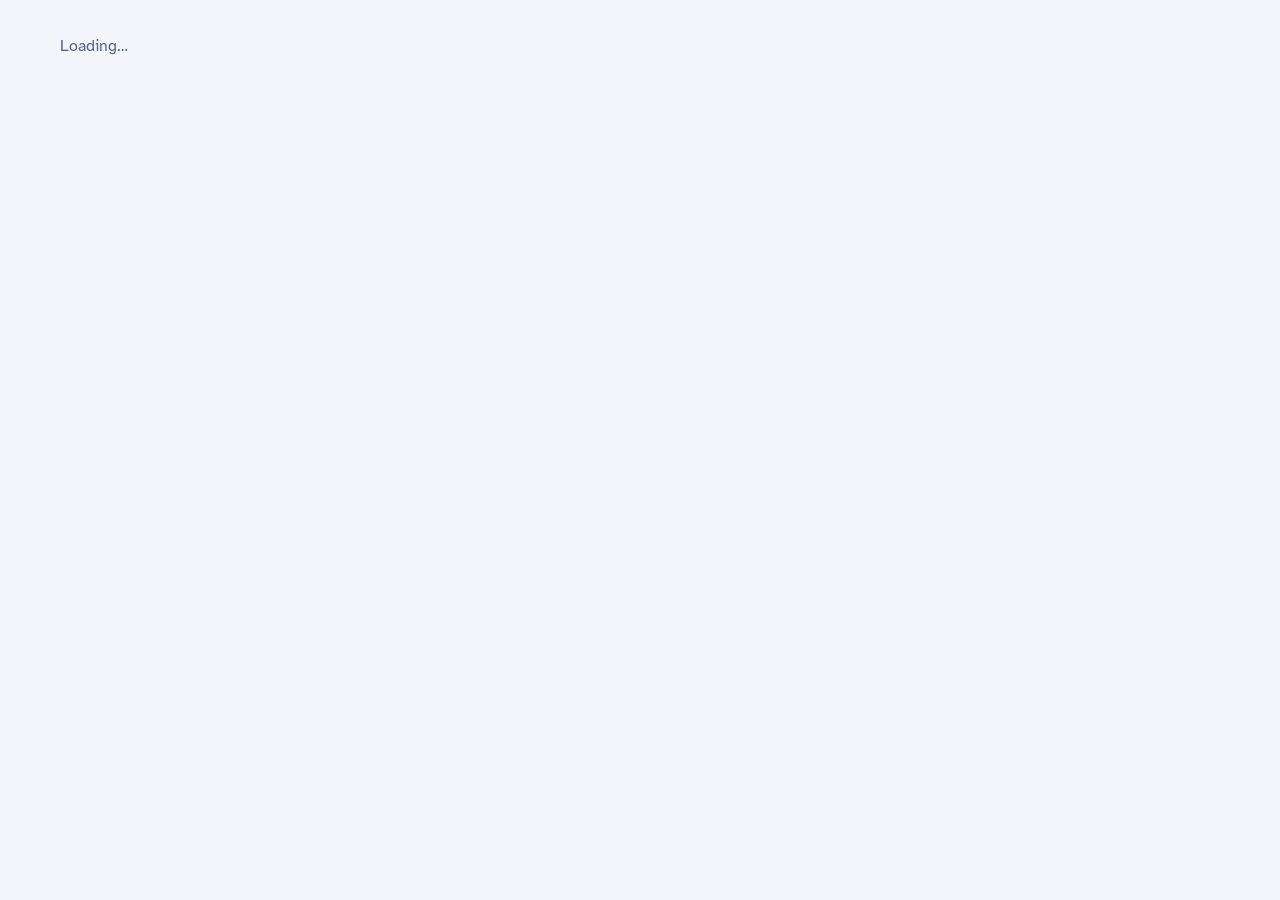
==== teacher/index.html @ 6c2d593b "Add files via upload" ====
<!doctype html>
<html lang="en">
<head>
<meta charset="utf-8">
<meta name="viewport" content="width=device-width, initial-scale=1">
<title>Afterclass · Teacher</title>
<meta name="robots" content="noindex">
<link rel="icon" href="../assets/favicon.svg" type="image/svg+xml">
<link rel="preconnect" href="https://fonts.googleapis.com">
<link rel="stylesheet" href="https://fonts.googleapis.com/css2?family=Atkinson+Hyperlegible:wght@400;700&family=Bricolage+Grotesque:opsz,wght@12..96,500;12..96,700;12..96,800&family=JetBrains+Mono:wght@500;700;800&display=swap">
<link rel="stylesheet" href="../assets/css/app.css">
</head>
<body>
<div class="shell" id="app"><p class="muted">Loading…</p></div>
<script type="module" src="../assets/js/teacher.js"></script>
</body>
</html>
---- assets/css/app.css ----
/* Afterclass — shared styles.
   Answer options use exam OMR bubbles (A B C D) as the recurring motif. */
:root {
  --bg: #F3F5FA; --surface: #FFFFFF; --sunk: #E9EDF6; --ink: #17203B; --muted: #58617F; --line: #D8DEEC;
  --accent: #2B4FD6; --accent-ink: #FFFFFF; --hi: #FFE15A; --hi-ink: #1A1A12;
  --good: #138A59; --good-bg: #DDF3E8; --bad: #C93E36; --bad-bg: #FBE3E1; --warn: #9A6A00; --warn-bg: #FFF3CF;
  --a: #DD4F3A; --b: #2D6BDB; --c: #C98A06; --d: #15917E;
  --stage: #111733; --stage-2: #1B2349; --stage-3: #262F5C; --stage-line: #39427A; --stage-ink: #F1F3FB; --stage-muted: #BAC2E4;
  --f-display: "Bricolage Grotesque", "Segoe UI", system-ui, sans-serif;
  --f-body: "Atkinson Hyperlegible", "Segoe UI", system-ui, sans-serif;
  --f-mono: "JetBrains Mono", ui-monospace, Consolas, monospace;
  --r: 10px;
  color-scheme: light;
}
@media (prefers-color-scheme: dark) {
  :root {
    --bg: #0D1224; --surface: #151C36; --sunk: #10162C; --ink: #E5E9F6; --muted: #98A1C2; --line: #2A3356;
    --accent: #7D97FF; --accent-ink: #0D1224; --hi: #F0CB3E;
    --good: #3DC088; --good-bg: #12372A; --bad: #F2746B; --bad-bg: #3E1C1E; --warn: #F0CB3E; --warn-bg: #3A3113;
    color-scheme: dark;
  }
}
* { box-sizing: border-box; }
html, body { margin: 0; }
body { background: var(--bg); color: var(--ink); font: 16px/1.55 var(--f-body); min-height: 100vh; }
h1, h2, h3 { font-family: var(--f-display); line-height: 1.12; text-wrap: balance; margin: 0; }
button, input, select, textarea { font: inherit; color: inherit; }
a { color: var(--accent); }
img, svg { max-width: 100%; }
[hidden] { display: none !important; }
:focus-visible { outline: 3px solid var(--accent); outline-offset: 2px; }
.label { font: 700 11px/1.2 var(--f-mono); letter-spacing: .09em; text-transform: uppercase; color: var(--muted); }
.muted { color: var(--muted); }
mark { background: linear-gradient(transparent 12%, var(--hi) 12%, var(--hi) 88%, transparent 88%); color: var(--hi-ink); padding: 0 .12em; }
.num { font-variant-numeric: tabular-nums; }

/* ---------- controls ---------- */
.btn { display: inline-flex; align-items: center; justify-content: center; gap: 8px; border: 1px solid var(--line); background: var(--surface); border-radius: 999px; padding: 9px 16px; cursor: pointer; font-weight: 700; font-size: 15px; text-decoration: none; color: var(--ink); transition: transform .08s, background .15s; white-space: nowrap; }
.btn:hover { background: var(--sunk); }
.btn:active { transform: translateY(1px); }
.btn:disabled { opacity: .5; cursor: not-allowed; }
.btn.primary { background: var(--accent); border-color: var(--accent); color: var(--accent-ink); }
.btn.primary:hover { filter: brightness(1.08); }
.btn.danger { color: var(--bad); }
.btn.big { padding: 13px 24px; font-size: 17px; }
.btn.sm { padding: 5px 11px; font-size: 13px; }
.btn.ghost { border-color: transparent; background: transparent; }
input[type=text], input[type=email], input[type=password], input[type=number], input[type=datetime-local], select, textarea {
  border: 1px solid var(--line); border-radius: 8px; padding: 9px 11px; background: var(--surface); width: 100%; min-width: 0;
}
textarea { resize: vertical; line-height: 1.5; }
.field { display: grid; gap: 6px; }
.row { display: flex; gap: 10px; flex-wrap: wrap; align-items: center; }
.spread { display: flex; gap: 10px; flex-wrap: wrap; align-items: center; justify-content: space-between; }
.check { display: inline-flex; align-items: center; gap: 7px; border: 1px solid var(--line); border-radius: 999px; padding: 6px 12px; cursor: pointer; font-size: 14px; user-select: none; }
.check input { accent-color: var(--accent); margin: 0; }
.chip { display: inline-flex; align-items: center; gap: 6px; border-radius: 999px; padding: 2px 10px; font: 700 11px/1.6 var(--f-mono); letter-spacing: .04em; background: var(--sunk); color: var(--muted); border: 1px solid var(--line); white-space: nowrap; }
.chip.mcq { color: var(--b); } .chip.tf { color: var(--d); } .chip.short { color: var(--a); }
.chip.live { color: var(--good); border-color: currentColor; }
.chip.open { color: var(--accent); border-color: currentColor; }
.status { font-size: 14px; color: var(--muted); min-height: 1.5em; }
.status.err { color: var(--bad); }
.notice { border-radius: var(--r); padding: 12px 14px; background: var(--warn-bg); color: var(--ink); border: 1px solid var(--line); font-size: 14px; }
.panel { background: var(--surface); border: 1px solid var(--line); border-radius: 14px; padding: 20px; display: grid; gap: 16px; min-width: 0; align-content: start; }
.empty { border: 2px dashed var(--line); border-radius: 12px; padding: 28px; text-align: center; color: var(--muted); }
.bub { flex: none; width: 22px; height: 22px; border-radius: 50%; border: 1.5px solid currentColor; display: grid; place-items: center; font: 700 10px/1 var(--f-mono); }
.toast { position: fixed; left: 50%; bottom: 24px; transform: translateX(-50%); background: var(--ink); color: var(--bg); padding: 10px 18px; border-radius: 999px; font-weight: 700; font-size: 14px; z-index: 200; opacity: 0; transition: opacity .2s; pointer-events: none; max-width: calc(100% - 32px); text-align: center; }
.toast.show { opacity: 1; }
.toast.err { background: var(--bad); color: #fff; }
dialog { border: 1px solid var(--line); border-radius: 14px; background: var(--surface); color: var(--ink); padding: 22px; width: min(460px, calc(100% - 32px)); }
dialog::backdrop { background: rgba(10, 14, 30, .55); }
dialog .dlg { display: grid; gap: 14px; }
.brand { display: inline-flex; align-items: center; gap: 10px; font: 800 20px/1 var(--f-display); color: var(--ink); text-decoration: none; }
.brand svg { flex: none; }
.progress { height: 6px; border-radius: 99px; background: var(--line); overflow: hidden; }
.progress i { display: block; height: 100%; background: var(--accent); transition: width .3s; }

/* ---------- teacher dashboard ---------- */
.shell { max-width: 1200px; margin: 0 auto; padding: 18px 20px 60px; display: grid; gap: 22px; }
.topbar { display: flex; align-items: center; justify-content: space-between; gap: 12px; flex-wrap: wrap; }
.tabs { display: flex; gap: 4px; background: var(--sunk); padding: 4px; border-radius: 999px; flex-wrap: wrap; }
.tabs a { padding: 7px 14px; border-radius: 999px; text-decoration: none; color: var(--muted); font-weight: 700; font-size: 14px; }
.tabs a.on { background: var(--surface); color: var(--ink); box-shadow: 0 1px 2px rgba(0,0,0,.08); }
.page-h { display: flex; align-items: flex-end; justify-content: space-between; gap: 12px; flex-wrap: wrap; }
.page-h h1 { font-size: clamp(26px, 4vw, 36px); font-weight: 800; }
.grid-cards { display: grid; grid-template-columns: repeat(auto-fill, minmax(280px, 1fr)); gap: 14px; }
.qcard { background: var(--surface); border: 1px solid var(--line); border-radius: 14px; padding: 18px; display: grid; gap: 10px; align-content: start; }
.qcard h3 { font-size: 20px; overflow-wrap: anywhere; }
.qcard .meta { display: flex; gap: 10px; flex-wrap: wrap; font-size: 13px; color: var(--muted); }
.qcard .actions { display: flex; gap: 6px; flex-wrap: wrap; margin-top: 4px; }
.auth { max-width: 420px; margin: 8vh auto 0; }
.bench { display: grid; grid-template-columns: minmax(0, 5fr) minmax(0, 7fr); gap: 20px; align-items: start; }
@media (max-width: 920px) { .bench { grid-template-columns: minmax(0, 1fr); } }
.drop { border: 2px dashed var(--line); border-radius: 12px; padding: 22px 16px; text-align: center; display: grid; gap: 8px; justify-items: center; cursor: pointer; background: var(--sunk); transition: border-color .15s; }
.drop:hover, .drop.over { border-color: var(--accent); }
.drop strong { font-family: var(--f-display); font-size: 18px; }
.drop small { color: var(--muted); }
.opts { display: grid; grid-template-columns: repeat(auto-fit, minmax(140px, 1fr)); gap: 12px; }
.checks { display: flex; gap: 6px; flex-wrap: wrap; }
.qtitle { font: 800 26px/1.15 var(--f-display); border: 0; background: transparent; padding: 0 0 2px; width: 100%; border-bottom: 2px solid var(--line); border-radius: 0; }
.qtitle:focus { outline: none; border-bottom-color: var(--accent); }
table.data { width: 100%; border-collapse: collapse; font-size: 14px; }
table.data th { text-align: left; font: 700 11px/1.2 var(--f-mono); letter-spacing: .08em; text-transform: uppercase; color: var(--muted); padding: 8px 10px; border-bottom: 1px solid var(--line); white-space: nowrap; }
table.data td { padding: 10px; border-bottom: 1px solid var(--line); vertical-align: top; }
table.data tr.click { cursor: pointer; }
table.data tr.click:hover td { background: var(--sunk); }
.scroll-x { overflow-x: auto; }
.stat-row { display: grid; grid-template-columns: repeat(auto-fit, minmax(150px, 1fr)); gap: 12px; }
.stat { background: var(--surface); border: 1px solid var(--line); border-radius: 12px; padding: 14px 16px; display: grid; gap: 4px; }
.stat b { font: 800 28px/1.1 var(--f-display); font-variant-numeric: tabular-nums; }
.bar { height: 8px; border-radius: 99px; background: var(--sunk); overflow: hidden; min-width: 60px; }
.bar i { display: block; height: 100%; border-radius: 99px; }
.pinbox { font: 800 44px/1 var(--f-mono); letter-spacing: .12em; color: var(--ink); }

/* question list (editor) */
.qlist { display: grid; gap: 10px; counter-reset: q; list-style: none; margin: 0; padding: 0; }
.q { border: 1px solid var(--line); border-radius: 12px; padding: 14px 14px 14px 52px; position: relative; display: grid; gap: 8px; min-width: 0; background: var(--surface); }
.q::before { counter-increment: q; content: counter(q); position: absolute; left: 14px; top: 13px; width: 26px; height: 26px; border-radius: 50%; display: grid; place-items: center; font: 700 12px/1 var(--f-mono); background: var(--sunk); color: var(--muted); }
.q-top { display: flex; gap: 8px; align-items: flex-start; justify-content: space-between; }
.q-text { font-weight: 700; overflow-wrap: anywhere; }
.q-actions { display: flex; gap: 2px; flex: none; }
.icon-btn { border: 0; background: transparent; border-radius: 8px; padding: 5px 7px; cursor: pointer; color: var(--muted); font-size: 13px; font-weight: 700; }
.icon-btn:hover { background: var(--sunk); color: var(--ink); }
.q-opts { display: grid; gap: 4px; margin: 0; padding: 0; list-style: none; font-size: 14px; }
.q-opts li { display: flex; gap: 8px; align-items: center; color: var(--muted); min-width: 0; overflow-wrap: anywhere; }
.q-opts li.ok { color: var(--good); font-weight: 700; }
.q-opts li.ok .bub { background: var(--good); border-color: var(--good); color: var(--surface); }
.q-exp { font-size: 13px; color: var(--muted); border-left: 2px solid var(--line); padding-left: 10px; overflow-wrap: anywhere; }
.editor { display: grid; gap: 8px; background: var(--sunk); border-radius: var(--r); padding: 12px; }
.editor .opt-row { display: flex; gap: 8px; align-items: center; }
.editor .opt-row input[type=radio] { accent-color: var(--good); flex: none; }

/* ---------- game stage (host screen + student phone) ---------- */
body.stage { background: radial-gradient(1200px 600px at 50% -10%, var(--stage-2), var(--stage)) fixed; color: var(--stage-ink); color-scheme: dark; }
body.stage .label { color: var(--stage-muted); }
body.stage .btn { border-color: var(--stage-line); color: var(--stage-ink); background: transparent; }
body.stage .btn:hover { background: var(--stage-3); }
body.stage .btn.primary { background: var(--stage-ink); color: var(--stage); border-color: var(--stage-ink); }
body.stage .muted { color: var(--stage-muted); }
body.stage input[type=text] { background: #fff; color: #111; border: 0; }
body.stage .toast { background: var(--stage-ink); color: var(--stage); }
.stage-bar { display: flex; align-items: center; justify-content: space-between; gap: 12px; padding: 14px 20px; flex-wrap: wrap; }
.hud { display: flex; gap: 20px; align-items: center; flex-wrap: wrap; }
.hud > div { display: grid; gap: 3px; }
.hud .v { font: 800 22px/1 var(--f-display); font-variant-numeric: tabular-nums; }
.gwrap { max-width: 1120px; margin: 0 auto; padding: 6px 20px 40px; display: grid; gap: 22px; }
.timer { height: 8px; border-radius: 99px; background: #2A3366; overflow: hidden; }
.timer i { display: block; height: 100%; background: var(--hi); width: 100%; transform-origin: left; }
.gq { font: 800 clamp(24px, 4vw, 46px)/1.15 var(--f-display); text-align: center; text-wrap: balance; overflow-wrap: anywhere; }
.center { display: grid; justify-items: center; text-align: center; gap: 14px; }
.tiles { display: grid; grid-template-columns: repeat(2, minmax(0, 1fr)); gap: 14px; }
@media (max-width: 620px) { .tiles { grid-template-columns: minmax(0, 1fr); } }
.tile { border: 0; border-radius: 14px; padding: 20px; min-height: 92px; display: flex; align-items: center; gap: 16px; text-align: left; color: #fff; font: 700 clamp(17px, 2.2vw, 24px)/1.25 var(--f-body); box-shadow: 0 5px 0 rgba(0,0,0,.28); transition: transform .1s, opacity .25s, filter .25s; min-width: 0; position: relative; }
button.tile { cursor: pointer; }
button.tile:hover:not(:disabled) { transform: translateY(-3px); }
button.tile:active:not(:disabled) { transform: translateY(2px); box-shadow: 0 2px 0 rgba(0,0,0,.28); }
.tile .t { overflow-wrap: anywhere; min-width: 0; flex: 1; }
.tile .bl { flex: none; width: 44px; height: 44px; border-radius: 50%; border: 3px solid rgba(255,255,255,.85); display: grid; place-items: center; font: 800 18px/1 var(--f-mono); }
.tile .cnt { font: 800 22px/1 var(--f-mono); flex: none; }
.tile.o0 { background: var(--a); } .tile.o1 { background: var(--b); } .tile.o2 { background: var(--c); } .tile.o3 { background: var(--d); } .tile.o4 { background: #7A4FD0; } .tile.o5 { background: #B0417A; }
.tile.dim { opacity: .28; filter: saturate(.4); }
.tile.right { outline: 4px solid #fff; outline-offset: 3px; }
.tile.right .bl { background: #fff; color: #111; }
.tile.picked { outline: 4px dashed #fff; outline-offset: 3px; }
.big-pin { font: 800 clamp(56px, 11vw, 120px)/1 var(--f-mono); letter-spacing: .08em; color: var(--hi); }
.join-card { background: var(--stage-2); border: 1px solid var(--stage-line); border-radius: 18px; padding: 22px 26px; display: flex; gap: 28px; align-items: center; justify-content: center; flex-wrap: wrap; }
.join-card .qr { background: #fff; border-radius: 12px; padding: 8px; width: 170px; height: 170px; display: grid; place-items: center; }
.join-card .qr svg, .join-card .qr img { width: 100%; height: 100%; }
.players { display: flex; flex-wrap: wrap; gap: 10px; justify-content: center; }
.pl { background: var(--stage-3); border-radius: 999px; padding: 8px 16px; font-weight: 700; font-size: 18px; border: 0; color: var(--stage-ink); cursor: pointer; animation: pop .25s ease-out; }
.pl:hover { text-decoration: line-through; background: #5a2530; }
@keyframes pop { from { transform: scale(.6); opacity: 0; } to { transform: scale(1); opacity: 1; } }
.dist { display: grid; grid-template-columns: repeat(var(--n, 4), minmax(0, 1fr)); gap: 16px; align-items: end; height: 180px; max-width: 700px; width: 100%; margin: 0 auto; }
.dist > div { display: grid; gap: 6px; align-content: end; height: 100%; text-align: center; }
.dist .col { border-radius: 8px 8px 0 0; min-height: 6px; transition: height .5s; }
.dist .n { font: 800 22px/1 var(--f-mono); }
.board { display: grid; gap: 10px; max-width: 760px; width: 100%; margin: 0 auto; }
.board .ln { display: flex; align-items: center; gap: 14px; background: var(--stage-2); border: 1px solid var(--stage-line); border-radius: 12px; padding: 12px 18px; font-size: 20px; font-weight: 700; }
.board .ln .rk { font: 800 18px/1 var(--f-mono); color: var(--stage-muted); width: 2.2ch; }
.board .ln .nm { flex: 1; overflow-wrap: anywhere; min-width: 0; }
.board .ln .sc { font: 800 20px/1 var(--f-mono); font-variant-numeric: tabular-nums; }
.podium { display: flex; gap: 14px; align-items: flex-end; justify-content: center; flex-wrap: wrap; }
.podium > div { width: 180px; max-width: 30vw; display: grid; gap: 8px; text-align: center; }
.podium .blk { border-radius: 12px 12px 0 0; display: grid; place-items: center; font: 800 42px/1 var(--f-display); color: var(--stage); }
.podium .p1 .blk { height: 190px; background: var(--hi); } .podium .p2 .blk { height: 140px; background: #C9D1EE; } .podium .p3 .blk { height: 105px; background: #E0A370; }
.podium .who { font-weight: 800; font-size: 20px; overflow-wrap: anywhere; }
.verdict { font: 800 34px/1 var(--f-display); }
.verdict.good { color: #6BE3A8; } .verdict.bad { color: #FF8E86; }
.pts { font: 700 15px/1 var(--f-mono); color: var(--hi); }
.panel-dark { background: var(--stage-2); border: 1px solid var(--stage-line); border-radius: 14px; padding: 18px 20px; display: grid; gap: 10px; max-width: 820px; width: 100%; margin: 0 auto; }
.answers-list { display: grid; gap: 6px; max-height: 260px; overflow: auto; }
.answers-list div { display: flex; gap: 10px; justify-content: space-between; background: var(--stage-3); border-radius: 8px; padding: 8px 12px; }
.big-score { font: 800 clamp(56px, 12vw, 110px)/1 var(--f-display); color: var(--hi); font-variant-numeric: tabular-nums; }
#confetti { position: fixed; inset: 0; pointer-events: none; z-index: 300; }

/* ---------- student phone ---------- */
.phone { max-width: 560px; margin: 0 auto; padding: 18px 16px 40px; min-height: 100vh; display: grid; align-content: start; gap: 18px; }
.phone .top { display: flex; justify-content: space-between; align-items: center; gap: 10px; }
.phone .who { font-weight: 800; background: var(--stage-3); border-radius: 999px; padding: 5px 12px; font-size: 14px; max-width: 60%; overflow: hidden; text-overflow: ellipsis; white-space: nowrap; }
.join { display: grid; gap: 14px; padding-top: 8vh; }
.join h1 { font-size: clamp(34px, 9vw, 52px); font-weight: 800; text-align: center; }
.join input[type=text] { font: 800 26px/1 var(--f-mono); text-align: center; padding: 16px; border-radius: 12px; letter-spacing: .08em; }
.join input#nick { font-family: var(--f-body); letter-spacing: 0; }
.join .btn { padding: 16px; font-size: 19px; }
.phone .gq { font-size: clamp(22px, 6vw, 30px); }
.phone .tile { min-height: 72px; padding: 16px; font-size: 18px; }
.phone .tiles { grid-template-columns: minmax(0, 1fr); gap: 12px; }
.wait { display: grid; justify-items: center; gap: 14px; text-align: center; padding-top: 10vh; }
.spinner { width: 46px; height: 46px; border-radius: 50%; border: 5px solid var(--stage-3); border-top-color: var(--hi); animation: spin 1s linear infinite; }
@keyframes spin { to { transform: rotate(360deg); } }
.result { border-radius: 18px; padding: 26px 20px; display: grid; gap: 10px; justify-items: center; text-align: center; }
.result.good { background: #13603F; } .result.bad { background: #7A2723; } .result.none { background: var(--stage-3); }
.rank { font: 800 18px/1.2 var(--f-body); background: var(--stage-3); border-radius: 12px; padding: 12px 16px; text-align: center; }

/* ---------- assignment answer sheet (student) ---------- */
body.sheetbg { background: var(--bg); color: var(--ink); }
.sheet { max-width: 820px; margin: 0 auto; padding: 18px 16px 120px; display: grid; gap: 14px; }
.sheet-head { display: grid; gap: 8px; border-bottom: 2px solid var(--ink); padding-bottom: 14px; }
.sheet-head h1 { font-size: clamp(26px, 5vw, 36px); }
.sq { background: var(--surface); border: 1px solid var(--line); border-radius: 12px; padding: 16px 18px; display: grid; gap: 12px; margin: 0; min-width: 0; }
.sq-q { display: flex; gap: 12px; font-weight: 700; font-size: 17px; }
.sq-q .n { font: 700 14px/1.6 var(--f-mono); color: var(--muted); flex: none; min-width: 2ch; }
.sq-q .t { overflow-wrap: anywhere; min-width: 0; }
.sq-opts { display: grid; gap: 6px; padding-left: 28px; }
@media (max-width: 520px) { .sq-opts { padding-left: 0; } }
.sq-opt { display: flex; align-items: center; gap: 12px; padding: 8px 10px; border-radius: 8px; cursor: pointer; border: 1px solid transparent; position: relative; }
.sq-opt:hover { background: var(--sunk); }
.sq-opt input { position: absolute; opacity: 0; pointer-events: none; }
.sq-opt .omr { flex: none; width: 26px; height: 26px; border-radius: 50%; border: 2px solid var(--muted); display: grid; place-items: center; font: 700 11px/1 var(--f-mono); color: var(--muted); }
.sq-opt input:checked + .omr { background: var(--ink); border-color: var(--ink); color: var(--surface); }
.sq-opt input:focus-visible + .omr { outline: 3px solid var(--accent); outline-offset: 2px; }
.sq-opt .ot { overflow-wrap: anywhere; min-width: 0; }
.sq.marked .sq-opt { cursor: default; }
.sq-opt.is-right { background: var(--good-bg); border-color: var(--good); }
.sq-opt.is-wrong { background: var(--bad-bg); border-color: var(--bad); }
.sq-res { font-size: 14px; color: var(--muted); padding-left: 28px; overflow-wrap: anywhere; }
.sq-res b.g { color: var(--good); } .sq-res b.b { color: var(--bad); }
.sheet-foot { position: fixed; left: 0; right: 0; bottom: 0; background: var(--surface); border-top: 1px solid var(--line); padding: 12px 16px; display: flex; justify-content: center; z-index: 50; }
.sheet-foot > div { max-width: 820px; width: 100%; display: flex; align-items: center; justify-content: space-between; gap: 12px; flex-wrap: wrap; }
.score-card { background: var(--surface); border: 2px solid var(--ink); border-radius: 14px; padding: 18px 20px; display: flex; gap: 20px; align-items: center; flex-wrap: wrap; }
.score-card .big { font: 800 52px/1 var(--f-display); font-variant-numeric: tabular-nums; }
.lined { min-height: 130px; background-image: repeating-linear-gradient(transparent 0 calc(1.5em - 1px), var(--line) calc(1.5em - 1px) 1.5em); background-attachment: local; background-position: 0 9px; }

@media (prefers-reduced-motion: reduce) { *, *::before, *::after { transition: none !important; animation: none !important; } }

/* ---------- printable exam papers ---------- */
.exam-layout { display: grid; grid-template-columns: minmax(0, 360px) minmax(0, 1fr); gap: 20px; align-items: start; }
@media (max-width: 1000px) { .exam-layout { grid-template-columns: minmax(0, 1fr); } }
@media (min-width: 1001px) { .exam-layout > form { position: sticky; top: 12px; max-height: calc(100vh - 24px); overflow: auto; } }
.paper-wrap { background: #D9DDE7; border-radius: 12px; padding: 20px; overflow-x: auto; min-width: 0; }
.paper {
  width: 210mm; min-height: 297mm; margin: 0 auto; padding: 14mm 15mm; background: #fff; color: #000;
  box-shadow: 0 2px 10px rgba(0,0,0,.15); font-family: "Times New Roman", Tinos, "Liberation Serif", Georgia, serif; line-height: 1.38;
  color-scheme: light;
}
.paper + .paper { margin-top: 22px; }
.paper .ph { border-bottom: 2.5px double #000; padding-bottom: 6px; margin-bottom: 10px; }
.paper .ph-top { display: flex; align-items: center; gap: 12px; }
.paper .ph-logo { width: 22mm; height: 22mm; object-fit: contain; flex: none; }
.paper .ph-logo-pad { width: 22mm; flex: none; }
.paper .ph-text { flex: 1; text-align: center; min-width: 0; }
.paper .ph-name { font-size: 1.55em; font-weight: 700; text-transform: uppercase; letter-spacing: .02em; line-height: 1.15; }
.paper .ph-addr { font-size: .9em; }
.paper .ph-motto { font-size: .9em; font-style: italic; }
.paper .ph-exam { text-align: center; font-weight: 700; text-transform: uppercase; margin-top: 6px; font-size: 1.05em; }
.paper .ph-exam span { font-weight: 400; }
.paper .ph-meta { display: flex; flex-wrap: wrap; justify-content: center; gap: 4px 22px; margin-top: 4px; font-size: .95em; }
.paper .ph-type { border: 1.5px solid #000; padding: 0 8px; font-weight: 700; }
.paper .cand { display: flex; gap: 18px; margin: 8px 0; }
.paper .cand span { display: flex; flex: 2; align-items: flex-end; gap: 6px; white-space: nowrap; font-weight: 700; }
.paper .cand span.sm { flex: 1; }
.paper .cand i { flex: 1; border-bottom: 1px dotted #000; height: 1.1em; }
.paper .instr { margin: 4px 0 8px; font-style: italic; }
.paper .sec { font-family: inherit; font-size: 1.05em; text-transform: uppercase; margin: 12px 0 4px; border-bottom: 1px solid #000; padding-bottom: 2px; }
.paper .sec span { font-weight: 400; text-transform: none; font-size: .9em; }
.paper ol.obj, .paper ol.theory { margin: 0; padding-left: 2em; }
.paper ol.obj > li { margin-bottom: 7px; break-inside: avoid; }
.paper ol.theory > li { margin-bottom: 12px; break-inside: avoid; }
.paper .qt { overflow-wrap: anywhere; }
.paper .mk { white-space: nowrap; font-style: italic; }
.paper .op { display: grid; grid-template-columns: repeat(2, minmax(0, 1fr)); gap: 0 14px; margin-top: 1px; }
.paper .op.four { grid-template-columns: repeat(4, minmax(0, 1fr)); }
.paper .op.two { grid-template-columns: repeat(4, minmax(0, 1fr)); }
.paper .op span { overflow-wrap: anywhere; }
.paper .lines { margin-top: 4px; background-image: repeating-linear-gradient(transparent 0 calc(2.1em - 1px), #888 calc(2.1em - 1px) 2.1em); }
.paper .closing { text-align: center; font-weight: 700; margin-top: 16px; letter-spacing: .05em; }
.paper .omr { display: grid; grid-template-columns: repeat(3, 1fr); gap: 0 18px; margin-top: 8px; }
.paper .omr-row { display: flex; align-items: center; gap: 6px; padding: 3px 0; border-bottom: 1px solid #e6e6e6; break-inside: avoid; }
.paper .omr-row b { width: 2.2em; text-align: right; margin-right: 4px; font-variant-numeric: tabular-nums; }
.paper .omr-row span { width: 1.45em; height: 1.45em; border: 1.3px solid #000; border-radius: 50%; display: grid; place-items: center; font-size: .72em; }
.paper .keygrid { display: grid; grid-template-columns: repeat(auto-fill, minmax(18mm, 1fr)); gap: 2px 10px; margin: 6px 0 10px; font-variant-numeric: tabular-nums; }
.paper .kp { margin: 2px 0 0; padding-left: 1.4em; list-style: none; }

@page { size: A4; margin: 12mm 13mm 15mm; @bottom-center { content: "Page " counter(page) " of " counter(pages); font: 9pt "Times New Roman", serif; } }
@media print {
  html, body { background: #fff !important; }
  .topbar, .no-print, .toast { display: none !important; }
  .shell { padding: 0; max-width: none; display: block; }
  #view { display: block !important; }
  .exam-layout { display: block; }
  .paper-wrap { background: none; padding: 0; overflow: visible; border-radius: 0; }
  .paper { width: auto; min-height: 0; padding: 0; margin: 0; box-shadow: none; }
  .paper + .paper { margin-top: 0; break-before: page; }
}

/* =====================================================================
   Additions: accessibility, editor, menus, host tools, Q&A, timed tests,
   certificates, cover pages
   ===================================================================== */
.sr-only { position: absolute; width: 1px; height: 1px; padding: 0; margin: -1px; overflow: hidden; clip: rect(0 0 0 0); white-space: nowrap; border: 0; }
.chip.warn { color: var(--warn); border-color: currentColor; background: var(--warn-bg); }
.warn-text { color: var(--warn); }
.q.needs { border-color: var(--warn); box-shadow: inset 4px 0 0 var(--warn); }
.filechips { display: flex; flex-wrap: wrap; gap: 6px; align-items: center; }
.chip-x { border: 0; background: none; color: inherit; cursor: pointer; font: inherit; padding: 0 0 0 4px; }
.symbar { display: flex; flex-wrap: wrap; gap: 3px; }
.sym { border: 1px solid var(--line); background: var(--surface); border-radius: 6px; min-width: 30px; height: 30px; cursor: pointer; font-size: 15px; padding: 0 6px; }
.sym:hover { background: var(--sunk); }
.sym.wide { font-size: 13px; }
.qimg { display: block; max-width: 100%; max-height: 260px; border-radius: 10px; object-fit: contain; background: #fff; }
.qimg.sm { max-height: 140px; }
.qimg.host { max-height: 34vh; margin: 0 auto; }
.qimg.host.small { max-height: 22vh; }
.logo-box { width: 84px; height: 84px; border: 1px dashed var(--line); border-radius: 10px; display: grid; place-items: center; background: #fff; overflow: hidden; }
.logo-box img { max-width: 100%; max-height: 100%; }
.acct { font-size: 13px; }
@media (max-width: 700px) { .acct { display: none; } }
.stat.warnstat { border-color: var(--warn); background: var(--warn-bg); }
.answer-row { border: 1px solid var(--line); border-radius: 10px; padding: 10px 12px; align-items: flex-start; }
.answer-row.pending { border-color: var(--warn); }
details > summary { list-style: none; }
details > summary::-webkit-details-marker { display: none; }
.menu { position: relative; }
.menu-list { position: absolute; z-index: 30; top: calc(100% + 6px); left: 0; min-width: 260px; background: var(--surface); border: 1px solid var(--line); border-radius: 12px; box-shadow: 0 10px 30px rgba(0,0,0,.18); padding: 6px; display: grid; }
.menu-list > a, .menu-list > button { display: grid; gap: 2px; text-align: left; padding: 9px 10px; border-radius: 8px; border: 0; background: none; cursor: pointer; color: var(--ink); text-decoration: none; font: inherit; }
.menu-list > a:hover, .menu-list > button:hover, .menu-list > a:focus-visible, .menu-list > button:focus-visible { background: var(--sunk); }
.menu-list span { font-size: 12px; color: var(--muted); }
.menu-list .danger b { color: var(--bad); }
.qcard .actions { align-items: center; }

/* host screen */
body.host .gq { font-size: calc(clamp(24px, 4vw, 46px) * var(--scale, 1)); }
body.host .tile { font-size: calc(clamp(17px, 2.2vw, 24px) * var(--scale, 1)); }
body.host .panel-dark, body.host .board .ln { font-size: calc(18px * var(--scale, 1)); }
.host-body { display: flex; align-items: flex-start; }
.host-body > .gwrap { flex: 1; min-width: 0; }
.qa-panel { width: min(380px, 40vw); max-height: calc(100vh - 80px); overflow: auto; position: sticky; top: 10px; margin: 6px 16px 16px 0; background: var(--stage-2); border: 1px solid var(--stage-line); border-radius: 14px; padding: 14px; display: grid; gap: 10px; align-content: start; }
@media (max-width: 800px) { .host-body { flex-direction: column; } .qa-panel { width: auto; margin: 0 16px 16px; position: static; } }
.badge { display: inline-block; min-width: 1.4em; padding: 0 5px; border-radius: 99px; background: var(--hi); color: var(--stage); font: 800 12px/1.5 var(--f-mono); }
.badge:empty { display: none; }
.join-url { font: 800 calc(clamp(20px, 3vw, 30px) * var(--scale, 1))/1.2 var(--f-display); overflow-wrap: anywhere; }
.clock { font: 800 40px/1 var(--f-mono); }
.countdown { padding-top: 6vh; }
.cd-num { font: 800 clamp(90px, 18vw, 180px)/1 var(--f-display); color: var(--hi); animation: pop .5s ease-out; }
.pl.more { background: transparent; border: 1px dashed var(--stage-line); cursor: default; text-decoration: none; }
.wordcloud { display: flex; flex-wrap: wrap; gap: 6px 18px; justify-content: center; align-items: center; padding: 20px; background: var(--stage-2); border-radius: 16px; min-height: 30vh; font-family: var(--f-display); font-weight: 800; line-height: 1.1; }
.wordcloud span { overflow-wrap: anywhere; }
.team-row { display: flex; flex-wrap: wrap; gap: 12px; justify-content: center; }
.team-card { border: 3px solid transparent; border-radius: 14px; padding: 16px 22px; font: 800 calc(22px * var(--scale, 1))/1.1 var(--f-display); color: #fff; min-width: 150px; text-align: center; }
button.team-card { cursor: pointer; opacity: .55; }
button.team-card[aria-pressed="true"] { opacity: 1; border-color: #fff; box-shadow: 0 0 0 4px rgba(255,255,255,.25); }
button.team-card[aria-pressed="true"]::after { content: " \2713"; }
.team-card.t0 { background: var(--a); } .team-card.t1 { background: var(--b); } .team-card.t2 { background: var(--c); } .team-card.t3 { background: var(--d); } .team-card.t4 { background: #7A4FD0; } .team-card.t5 { background: #B0417A; }
.tbar { flex: 2; height: 14px; border-radius: 99px; background: var(--stage-3); overflow: hidden; }
.tbar i { display: block; height: 100%; background: var(--hi); border-radius: 99px; transition: width .6s; }

/* Q&A (phone + host) */
.qa-fab { justify-self: center; }
.qa-item { display: flex; gap: 10px; align-items: flex-start; border: 1px solid var(--line); border-radius: 10px; padding: 10px; }
body.stage .qa-item { border-color: var(--stage-line); background: var(--stage-3); }
.qa-item.done { opacity: .6; }
.qa-votes { flex: none; border: 1px solid var(--line); border-radius: 8px; padding: 4px 8px; font: 700 13px/1.2 var(--f-mono); background: var(--surface); color: var(--ink); cursor: pointer; }
.qa-votes:disabled { cursor: default; opacity: .7; }
.qa-body { flex: 1; min-width: 0; overflow-wrap: anywhere; }
.answer-box { background: #fff; color: #111; border: 0; border-radius: 12px; padding: 12px; font-size: 17px; }

/* timed tests + results */
.sheet-timer { position: sticky; top: 0; z-index: 40; background: var(--ink); color: var(--bg); font: 800 18px/1 var(--f-mono); padding: 10px 14px; border-radius: 0 0 10px 10px; text-align: center; }
.sheet-timer.low { background: var(--bad); color: #fff; }
.answer-given { white-space: pre-line; overflow-wrap: anywhere; background: var(--sunk); border-radius: 8px; padding: 10px; }
.sq-opt .omr.filled { background: var(--ink); color: var(--surface); border-color: var(--ink); }

/* exam paper extras */
.paper .pimg { display: block; max-width: 85%; max-height: 70mm; margin: 4px 0 6px; object-fit: contain; }
.paper .ph-mini { font-size: .85em; text-align: right; border-bottom: 1px solid #000; padding-bottom: 3px; margin-bottom: 8px; }
.paper.cover { display: flex; flex-direction: column; }
.paper .cover-box { border: 1.5px solid #000; padding: 10px 14px; margin-top: 14px; }
.paper .cover-box h2 { font-family: inherit; font-size: 1.05em; text-transform: uppercase; margin: 0 0 6px; }
.paper .cover-box p { margin: 0 0 6px; }
.paper .cover-warn { text-align: center; font-weight: 700; margin-top: auto; padding-top: 30mm; letter-spacing: .03em; }
.paper.draft { position: relative; }
.paper.draft::before { content: "DRAFT \00B7  NOT APPROVED"; position: absolute; inset: 0; display: grid; place-items: center; font: 800 64px/1 "Times New Roman", serif; color: rgba(200, 0, 0, .12); transform: rotate(-30deg); pointer-events: none; }
[data-style][hidden] { display: none !important; }

/* certificates (printed from the report page) */
#certPages { display: none; }
.cert { width: 277mm; height: 190mm; box-sizing: border-box; padding: 16mm; border: 6px double #17203B; text-align: center; display: grid; align-content: center; gap: 6mm; font-family: "Times New Roman", Georgia, serif; color: #000; break-after: page; page: certs; }
.cert-logo { width: 26mm; height: 26mm; object-fit: contain; margin: 0 auto; }
.cert-org { font-size: 18pt; font-weight: 700; text-transform: uppercase; }
.cert-title { font-size: 34pt; font-weight: 700; letter-spacing: .02em; }
.cert-small { font-size: 13pt; font-style: italic; }
.cert-name { font-size: 30pt; font-weight: 700; border-bottom: 1px solid #000; padding: 0 10mm 2mm; justify-self: center; }
.cert-event { font-size: 18pt; font-weight: 700; }
.cert-sign { display: flex; justify-content: space-around; margin-top: 12mm; font-size: 11pt; }
.cert-sign span { border-top: 1px solid #000; padding-top: 2mm; width: 60mm; }
@page certs { size: A4 landscape; margin: 10mm; }
@media print {
  body.print-certs > *:not(#certPages) { display: none !important; }
  body.print-certs #certPages { display: block; }
  body.print-certs { background: #fff !important; }
}

/* low-data mode: system fonts */
html.lite body { font-family: "Segoe UI", system-ui, sans-serif; }
.qa-panel .qa-item { flex-wrap: wrap; }
.qa-panel .qa-item > .row { flex-basis: 100%; justify-content: flex-end; }
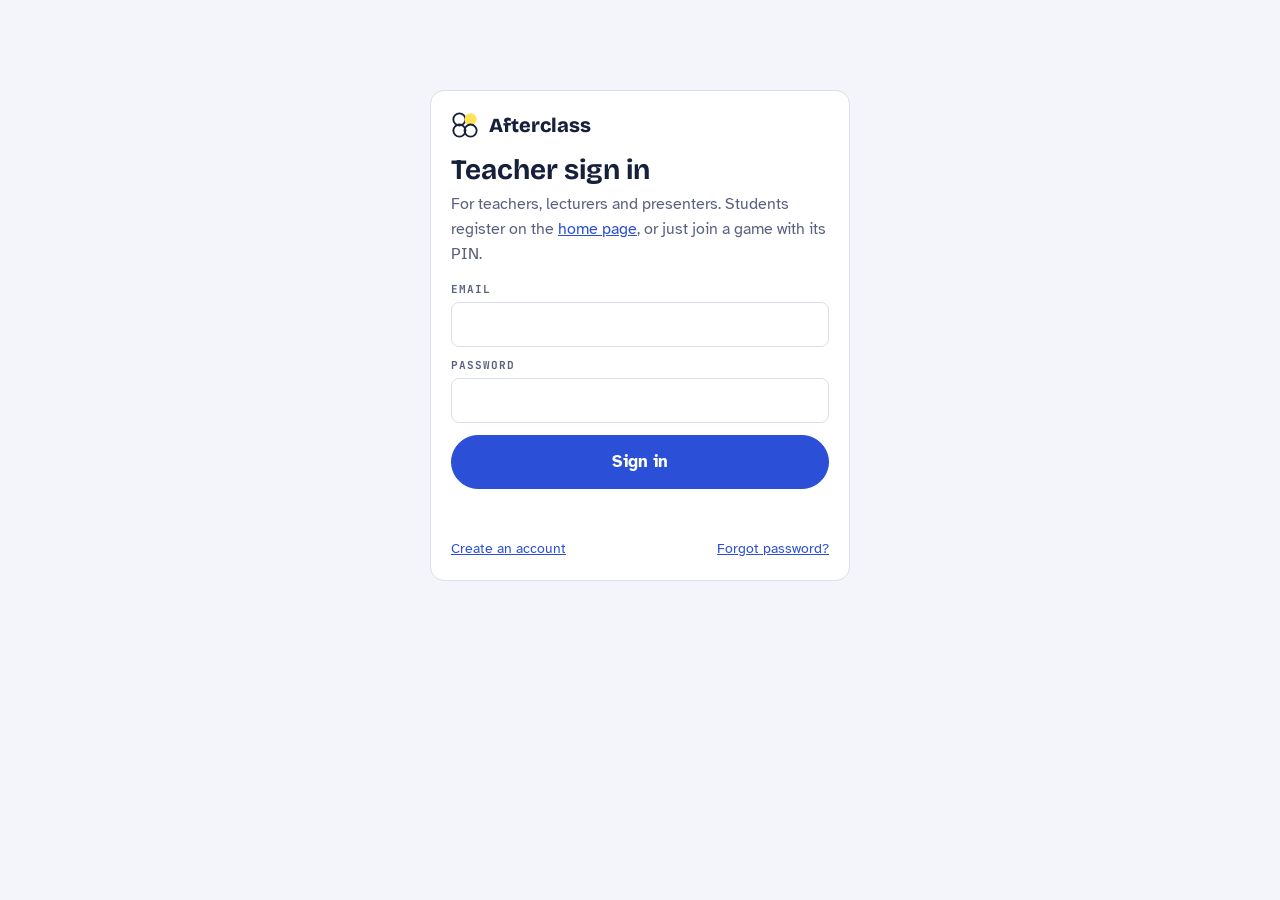
==== commit fd655eba: "Fix hangs on slow connections; make quizzes and live games easy to find Loading - Bundle supabase-js" ====
--- a/teacher/index.html
+++ b/teacher/index.html
@@ -6,12 +6,12 @@
 <title>Afterclass · Teacher</title>
 <meta name="robots" content="noindex">
 <link rel="icon" href="../assets/favicon.svg" type="image/svg+xml">
-<link rel="preconnect" href="https://fonts.googleapis.com">
-<link rel="stylesheet" href="https://fonts.googleapis.com/css2?family=Atkinson+Hyperlegible:wght@400;700&family=Bricolage+Grotesque:opsz,wght@12..96,500;12..96,700;12..96,800&family=JetBrains+Mono:wght@500;700;800&display=swap">
+<script src="../assets/js/boot.js"></script>
 <link rel="stylesheet" href="../assets/css/app.css">
 </head>
 <body>
-<div class="shell" id="app"><p class="muted">Loading…</p></div>
+<div class="shell" id="app"><p class="muted boot">Loading…</p></div>
+<script src="../assets/vendor/supabase.js" defer></script>
 <script type="module" src="../assets/js/teacher.js"></script>
 </body>
 </html>
--- a/assets/css/app.css
+++ b/assets/css/app.css
@@ -414,3 +414,73 @@
 html.lite body { font-family: "Segoe UI", system-ui, sans-serif; }
 .qa-panel .qa-item { flex-wrap: wrap; }
 .qa-panel .qa-item > .row { flex-basis: 100%; justify-content: flex-end; }
+
+/* ---------- home page + student dashboard ---------- */
+body.home { background: radial-gradient(900px 420px at 85% -80px, color-mix(in srgb, var(--accent) 14%, transparent), transparent), var(--bg); }
+.home-wrap { max-width: 1120px; margin: 0 auto; padding: 18px 20px 40px; display: grid; gap: 28px; }
+.home-top { display: flex; align-items: center; justify-content: space-between; gap: 12px; flex-wrap: wrap; }
+.hero { display: grid; grid-template-columns: minmax(0, 7fr) minmax(0, 5fr); gap: 32px; align-items: center; padding: 3vh 0 1vh; }
+.hero-copy { display: grid; gap: 16px; }
+.hero h1 { font-size: clamp(36px, 6vw, 64px); font-weight: 800; letter-spacing: -.01em; }
+.lead { font-size: 19px; color: var(--muted); margin: 0; max-width: 34em; }
+.hero-side { display: grid; gap: 10px; }
+.pin-card { background: var(--stage); color: var(--stage-ink); border-radius: 18px; padding: 22px; display: grid; gap: 10px; box-shadow: 0 18px 40px rgba(17, 23, 51, .25); }
+.pin-card .label { color: var(--stage-muted); }
+.pin-row { display: flex; gap: 8px; min-width: 0; }
+.pin-row input { flex: 1; min-width: 0; }
+.pin-row input { font: 800 26px/1 var(--f-mono) !important; letter-spacing: .1em; text-align: center; padding: 14px !important; border-radius: 12px !important; border: 0 !important; background: #fff !important; color: #111 !important; }
+.pin-row .btn { padding: 0 22px; font-size: 17px; background: var(--hi); border-color: var(--hi); color: var(--hi-ink); }
+.pin-card .status { color: #FF8E86; min-height: 0; margin: 0; }
+.panel .pin-card { box-shadow: none; }
+.roles { display: grid; grid-template-columns: repeat(auto-fit, minmax(min(300px, 100%), 1fr)); gap: 16px; }
+.role-card { background: var(--surface); border: 1px solid var(--line); border-radius: 16px; padding: 22px; display: grid; gap: 12px; align-content: start; transition: transform .15s, box-shadow .15s; }
+.role-card:hover { transform: translateY(-2px); box-shadow: 0 10px 28px rgba(23, 32, 59, .1); }
+.role-card h2 { font-size: 26px; }
+.role-card ul { margin: 0; padding-left: 20px; display: grid; gap: 6px; color: var(--muted); }
+.role-ic { width: 40px; height: 40px; border-radius: 50%; display: grid; place-items: center; font: 800 16px/1 var(--f-mono); background: var(--b); color: #fff; }
+.role-ic.t { background: var(--d); }
+.steps { display: grid; grid-template-columns: repeat(auto-fit, minmax(min(220px, 100%), 1fr)); gap: 16px; }
+.steps > div { display: grid; gap: 6px; padding: 4px 2px; }
+.steps b { width: 30px; height: 30px; border-radius: 50%; border: 2px solid var(--accent); color: var(--accent); display: grid; place-items: center; font: 800 14px/1 var(--f-mono); }
+.steps h3 { font-size: 19px; }
+.steps p { margin: 0; }
+.home-foot { display: flex; justify-content: space-between; gap: 12px; color: var(--muted); font-size: 14px; border-top: 1px solid var(--line); padding-top: 16px; }
+.seg { display: grid; grid-template-columns: 1fr 1fr; background: var(--sunk); padding: 4px; border-radius: 999px; }
+.seg button { border: 0; background: none; border-radius: 999px; padding: 8px; font-weight: 700; cursor: pointer; color: var(--muted); }
+.seg button[aria-checked=true] { background: var(--surface); color: var(--ink); box-shadow: 0 1px 2px rgba(0,0,0,.08); }
+.who-chip { font-weight: 700; background: var(--sunk); border-radius: 999px; padding: 6px 12px; font-size: 14px; max-width: 220px; overflow: hidden; text-overflow: ellipsis; white-space: nowrap; }
+.dash { display: grid; grid-template-columns: minmax(0, 7fr) minmax(0, 4fr); gap: 20px; align-items: start; }
+.dash-main, .dash-side { display: grid; gap: 20px; min-width: 0; }
+.h2 { font-size: 21px; }
+.todo { list-style: none; margin: 0; padding: 0; display: grid; }
+.todo li { display: flex; justify-content: space-between; align-items: center; gap: 12px; padding: 12px 0; border-bottom: 1px solid var(--line); }
+.todo li:last-child { border-bottom: 0; }
+.todo li > div { min-width: 0; overflow-wrap: anywhere; }
+.score-pill { display: inline-block; border-radius: 999px; padding: 2px 10px; font-weight: 800; }
+.score-pill.hi { background: var(--good-bg); color: var(--good); }
+.score-pill.mid { background: var(--warn-bg); color: var(--warn); }
+.score-pill.lo { background: var(--bad-bg); color: var(--bad); }
+@media (max-width: 860px) { .hero, .dash { grid-template-columns: minmax(0, 1fr); } }
+@media (max-width: 480px) { .home-wrap { padding: 14px 16px 32px; } .pin-row input { font-size: 20px !important; } .who-chip { max-width: 140px; } }
+
+/* ---------- teacher home ---------- */
+.stat.link { text-decoration: none; color: inherit; transition: border-color .15s, transform .15s; }
+.stat.link:hover { border-color: var(--accent); transform: translateY(-1px); }
+.quick { display: grid; grid-template-columns: repeat(auto-fit, minmax(min(200px, 100%), 1fr)); gap: 12px; }
+.quick a { display: grid; gap: 4px; padding: 16px; border-radius: 14px; border: 1px solid var(--line); background: var(--surface); text-decoration: none; color: var(--ink); transition: border-color .15s, transform .15s; }
+.quick a:hover { border-color: var(--accent); transform: translateY(-2px); }
+.quick a b { font: 800 18px/1.2 var(--f-display); }
+.quick a span { font-size: 13px; color: var(--muted); }
+.quick a.go { background: var(--accent); border-color: var(--accent); color: var(--accent-ink); }
+.quick a.go span { color: inherit; opacity: .85; }
+.code-pill { font: 800 15px/1 var(--f-mono); letter-spacing: .12em; background: var(--hi); color: var(--hi-ink); border-radius: 8px; padding: 6px 10px; border: 0; cursor: pointer; }
+.sample-list { display: grid; gap: 8px; }
+.sample { display: grid; gap: 2px; text-align: left; padding: 12px 14px; border: 1px solid var(--line); border-radius: 12px; background: var(--surface); cursor: pointer; font: inherit; color: var(--ink); }
+.sample:hover { border-color: var(--accent); background: var(--sunk); }
+.sample span { font-size: 13px; color: var(--muted); }
+.steps-list { list-style: none; margin: 0; padding: 0; display: grid; gap: 14px; }
+.steps-list li { display: flex; gap: 12px; align-items: flex-start; }
+.steps-list .tick { flex: none; width: 26px; height: 26px; border-radius: 50%; border: 2px solid var(--line); display: grid; place-items: center; font-weight: 800; font-size: 14px; }
+.steps-list li.done .tick { background: var(--good); border-color: var(--good); color: #fff; }
+.steps-list li.done b { color: var(--muted); }
+.bench.solo { grid-template-columns: minmax(0, 1fr); max-width: 860px; }
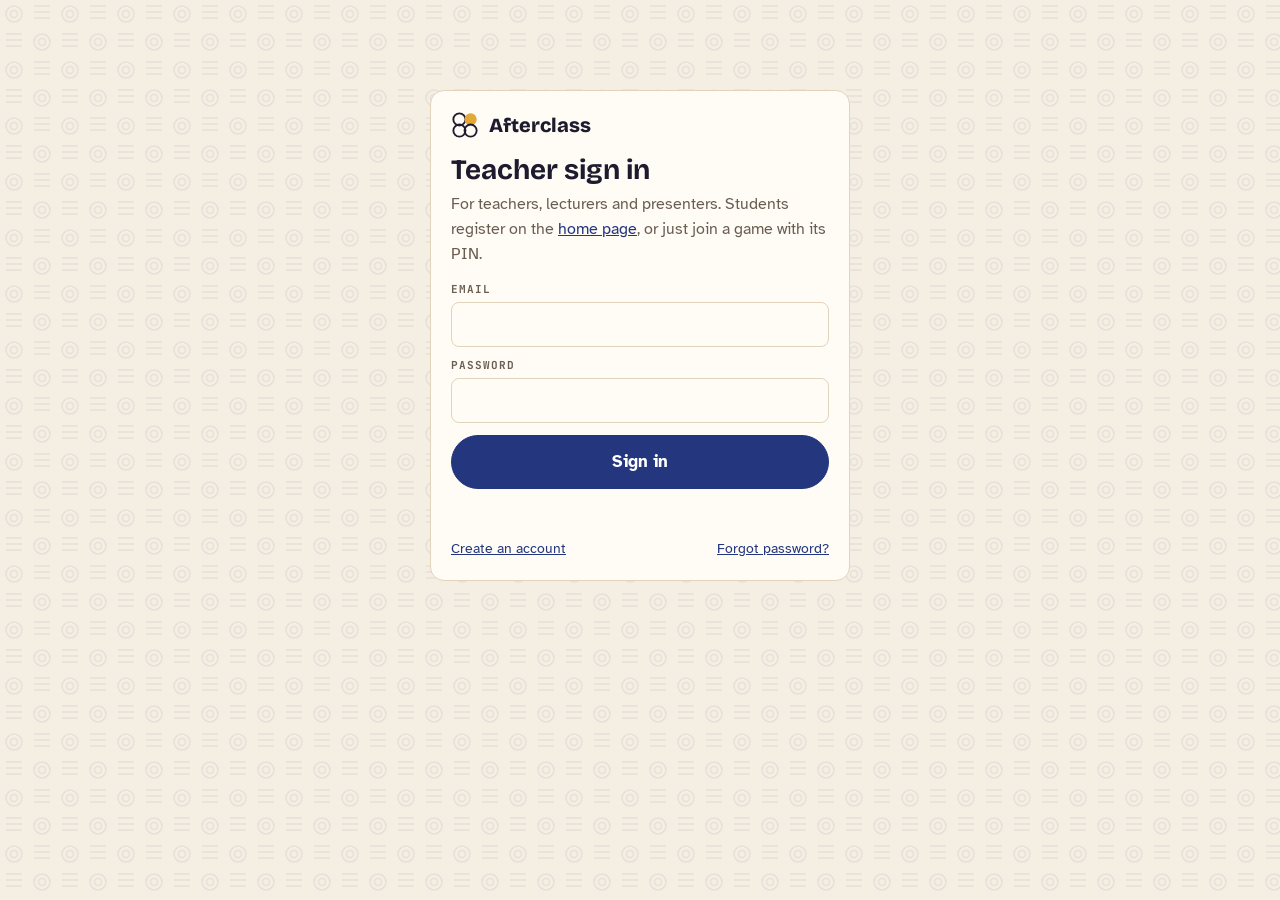
==== commit 8b1561f0: "Primary, Secondary and Higher sections with their own tools, and an Adire & Earth look across the ap" ====
--- a/teacher/index.html
+++ b/teacher/index.html
@@ -6,6 +6,9 @@
 <title>Afterclass · Teacher</title>
 <meta name="robots" content="noindex">
 <link rel="icon" href="../assets/favicon.svg" type="image/svg+xml">
+<link rel="manifest" href="../manifest.webmanifest">
+<link rel="apple-touch-icon" href="../assets/icons/icon-192.png">
+<meta name="theme-color" content="#141B3D">
 <script src="../assets/js/boot.js"></script>
 <link rel="stylesheet" href="../assets/css/app.css">
 </head>
--- a/assets/css/app.css
+++ b/assets/css/app.css
@@ -1,28 +1,36 @@
 /* Afterclass — shared styles.
    Answer options use exam OMR bubbles (A B C D) as the recurring motif. */
+/* Look: Adire & Earth. Adire is the Yoruba indigo-dyed cloth: indigo for actions and
+   game screens, terracotta and ochre accents, forest green for success, on warm sand.
+   Patterns (below) echo adire's oniko tie-dye circles and eleko stencilled lines. */
 :root {
-  --bg: #F3F5FA; --surface: #FFFFFF; --sunk: #E9EDF6; --ink: #17203B; --muted: #58617F; --line: #D8DEEC;
-  --accent: #2B4FD6; --accent-ink: #FFFFFF; --hi: #FFE15A; --hi-ink: #1A1A12;
-  --good: #138A59; --good-bg: #DDF3E8; --bad: #C93E36; --bad-bg: #FBE3E1; --warn: #9A6A00; --warn-bg: #FFF3CF;
-  --a: #DD4F3A; --b: #2D6BDB; --c: #C98A06; --d: #15917E;
-  --stage: #111733; --stage-2: #1B2349; --stage-3: #262F5C; --stage-line: #39427A; --stage-ink: #F1F3FB; --stage-muted: #BAC2E4;
+  --bg: #F5EEE2; --surface: #FFFCF6; --sunk: #EFE4D3; --ink: #1F1B2E; --muted: #6A5D51; --line: #E2D3BC;
+  --accent: #23367E; --accent-ink: #FFFFFF; --hi: #E3A835; --hi-ink: #2A1A05; --clay: #B9512B;
+  --good: #2E7A4F; --good-bg: #E1EFE3; --bad: #B23A2A; --bad-bg: #F8E0DA; --warn: #8A5B00; --warn-bg: #FBEBC8;
+  --a: #B9512B; --b: #2F4FA6; --c: #A97810; --d: #2E7A4F;
+  --stage: #141B3D; --stage-2: #1D2654; --stage-3: #29336A; --stage-line: #3C4785; --stage-ink: #F6EFE3; --stage-muted: #C9C1DC;
   --f-display: "Bricolage Grotesque", "Segoe UI", system-ui, sans-serif;
   --f-body: "Atkinson Hyperlegible", "Segoe UI", system-ui, sans-serif;
   --f-mono: "JetBrains Mono", ui-monospace, Consolas, monospace;
   --r: 10px;
+  /* adire motifs */
+  --adire: url("data:image/svg+xml,%3Csvg xmlns='http://www.w3.org/2000/svg' width='56' height='56' viewBox='0 0 56 56'%3E%3Cg fill='none' stroke='%2323367E' stroke-opacity='.075' stroke-width='1.6'%3E%3Ccircle cx='14' cy='14' r='8'/%3E%3Ccircle cx='14' cy='14' r='3.5'/%3E%3Ccircle cx='42' cy='42' r='8'/%3E%3Ccircle cx='42' cy='42' r='3.5'/%3E%3Cpath d='M34 6h16M34 12h16M34 18h16M6 34h16M6 40h16M6 46h16'/%3E%3C/g%3E%3C/svg%3E");
+  --adire-night: url("data:image/svg+xml,%3Csvg xmlns='http://www.w3.org/2000/svg' width='56' height='56' viewBox='0 0 56 56'%3E%3Cg fill='none' stroke='%23F6EFE3' stroke-opacity='.06' stroke-width='1.6'%3E%3Ccircle cx='14' cy='14' r='8'/%3E%3Ccircle cx='14' cy='14' r='3.5'/%3E%3Ccircle cx='42' cy='42' r='8'/%3E%3Ccircle cx='42' cy='42' r='3.5'/%3E%3Cpath d='M34 6h16M34 12h16M34 18h16M6 34h16M6 40h16M6 46h16'/%3E%3C/g%3E%3C/svg%3E");
+  --zigzag: url("data:image/svg+xml,%3Csvg xmlns='http://www.w3.org/2000/svg' width='20' height='8' viewBox='0 0 20 8'%3E%3Cpath d='M0 7 5 1l5 6 5-6 5 6' fill='none' stroke='%23E3A835' stroke-width='1.8'/%3E%3C/svg%3E");
   color-scheme: light;
 }
 @media (prefers-color-scheme: dark) {
   :root {
-    --bg: #0D1224; --surface: #151C36; --sunk: #10162C; --ink: #E5E9F6; --muted: #98A1C2; --line: #2A3356;
-    --accent: #7D97FF; --accent-ink: #0D1224; --hi: #F0CB3E;
-    --good: #3DC088; --good-bg: #12372A; --bad: #F2746B; --bad-bg: #3E1C1E; --warn: #F0CB3E; --warn-bg: #3A3113;
+    --bg: #15122A; --surface: #1F1B3A; --sunk: #191631; --ink: #F3EBDD; --muted: #B8AC9A; --line: #3A3462;
+    --accent: #9EAEF5; --accent-ink: #15122A; --hi: #E8B54A; --clay: #E07B55;
+    --good: #5CC48E; --good-bg: #173527; --bad: #F08A78; --bad-bg: #3D1D1C; --warn: #E8B54A; --warn-bg: #3A2E12;
+    --adire: var(--adire-night);
     color-scheme: dark;
   }
 }
 * { box-sizing: border-box; }
 html, body { margin: 0; }
-body { background: var(--bg); color: var(--ink); font: 16px/1.55 var(--f-body); min-height: 100vh; }
+body { background: var(--adire) var(--bg); color: var(--ink); font: 16px/1.55 var(--f-body); min-height: 100vh; }
 h1, h2, h3 { font-family: var(--f-display); line-height: 1.12; text-wrap: balance; margin: 0; }
 button, input, select, textarea { font: inherit; color: inherit; }
 a { color: var(--accent); }
@@ -45,7 +53,7 @@
 .btn.big { padding: 13px 24px; font-size: 17px; }
 .btn.sm { padding: 5px 11px; font-size: 13px; }
 .btn.ghost { border-color: transparent; background: transparent; }
-input[type=text], input[type=email], input[type=password], input[type=number], input[type=datetime-local], select, textarea {
+input[type=text], input[type=search], input[type=email], input[type=password], input[type=number], input[type=datetime-local], select, textarea {
   border: 1px solid var(--line); border-radius: 8px; padding: 9px 11px; background: var(--surface); width: 100%; min-width: 0;
 }
 textarea { resize: vertical; line-height: 1.5; }
@@ -131,7 +139,7 @@
 .editor .opt-row input[type=radio] { accent-color: var(--good); flex: none; }
 
 /* ---------- game stage (host screen + student phone) ---------- */
-body.stage { background: radial-gradient(1200px 600px at 50% -10%, var(--stage-2), var(--stage)) fixed; color: var(--stage-ink); color-scheme: dark; }
+body.stage { background: var(--adire-night), radial-gradient(1200px 600px at 50% -10%, var(--stage-2), var(--stage)) fixed; color: var(--stage-ink); color-scheme: dark; }
 body.stage .label { color: var(--stage-muted); }
 body.stage .btn { border-color: var(--stage-line); color: var(--stage-ink); background: transparent; }
 body.stage .btn:hover { background: var(--stage-3); }
@@ -416,7 +424,7 @@
 .qa-panel .qa-item > .row { flex-basis: 100%; justify-content: flex-end; }
 
 /* ---------- home page + student dashboard ---------- */
-body.home { background: radial-gradient(900px 420px at 85% -80px, color-mix(in srgb, var(--accent) 14%, transparent), transparent), var(--bg); }
+body.home { background: radial-gradient(900px 420px at 85% -80px, color-mix(in srgb, var(--clay) 16%, transparent), transparent), var(--adire) var(--bg); }
 .home-wrap { max-width: 1120px; margin: 0 auto; padding: 18px 20px 40px; display: grid; gap: 28px; }
 .home-top { display: flex; align-items: center; justify-content: space-between; gap: 12px; flex-wrap: wrap; }
 .hero { display: grid; grid-template-columns: minmax(0, 7fr) minmax(0, 5fr); gap: 32px; align-items: center; padding: 3vh 0 1vh; }
@@ -484,3 +492,101 @@
 .steps-list li.done .tick { background: var(--good); border-color: var(--good); color: #fff; }
 .steps-list li.done b { color: var(--muted); }
 .bench.solo { grid-template-columns: minmax(0, 1fr); max-width: 860px; }
+
+/* ---------- leaderboard + practice ---------- */
+.board { list-style: none; margin: 0; padding: 0; display: grid; gap: 4px; }
+.board li { display: grid; grid-template-columns: 36px minmax(0, 1fr) auto; align-items: center; gap: 8px; padding: 8px 10px; border-radius: 10px; }
+.board li:nth-child(odd) { background: var(--sunk); }
+.board li.me { background: color-mix(in srgb, var(--hi) 35%, var(--surface)); font-weight: 700; }
+.board li.gap { margin-top: 8px; border-top: 2px dashed var(--line); }
+.board .pos { font: 800 16px/1 var(--f-mono); text-align: center; }
+.board .nm { overflow: hidden; text-overflow: ellipsis; white-space: nowrap; }
+.board .sc { font-weight: 800; }
+.pq-fb { border-radius: 12px; padding: 14px 16px; color: #fff; }
+.pq-fb.ok { background: var(--good); }
+.pq-fb.no { background: #A8382F; }
+.pq-model { background: var(--stage-2); border: 1px solid var(--stage-line); border-radius: 12px; padding: 14px 16px; display: grid; gap: 6px; }
+.pq-model ul { margin: 0; padding-left: 20px; }
+.week { display: grid; grid-template-columns: repeat(auto-fit, minmax(min(150px, 100%), 1fr)); gap: 12px; }
+.trend { font-size: 13px; font-weight: 700; }
+.trend.up { color: var(--good); } .trend.down { color: var(--bad); } .trend.flat { color: var(--muted); }
+.update-bar { position: fixed; left: 50%; bottom: 16px; transform: translateX(-50%); z-index: 150; display: flex; gap: 12px; align-items: center; background: var(--ink); color: var(--bg); padding: 10px 12px 10px 18px; border-radius: 999px; box-shadow: 0 10px 30px rgba(0,0,0,.25); font-size: 14px; font-weight: 700; max-width: calc(100% - 32px); }
+@media (max-width: 520px) { .update-bar { border-radius: 14px; flex-direction: column; align-items: stretch; text-align: center; } }
+.inst-find { position: relative; }
+.inst-list { position: absolute; z-index: 40; top: calc(100% - 22px); left: 0; right: 0; margin: 0; padding: 6px; list-style: none; background: var(--surface); border: 1px solid var(--line); border-radius: 12px; box-shadow: 0 12px 30px rgba(0,0,0,.18); max-height: 340px; overflow: auto; }
+.inst-list li { display: grid; gap: 2px; padding: 8px 10px; border-radius: 8px; cursor: pointer; }
+.inst-list li span { font-size: 12px; color: var(--muted); }
+.inst-list li:hover, .inst-list li:focus { background: var(--sunk); outline: none; }
+.inst-list li.muted { cursor: default; font-size: 14px; }
+.btn.wa { background: #1F9D55; border-color: #1F9D55; color: #fff; }
+.btn.wa:hover { filter: brightness(1.06); background: #1F9D55; }
+body.stage .btn.wa { background: #1F9D55; border-color: #1F9D55; color: #fff; }
+.app-foot { display: flex; flex-wrap: wrap; gap: 6px 18px; justify-content: center; padding: 26px 0 0; margin-top: 10px; border-top: 1px solid var(--line); font-size: 14px; }
+.app-foot a { color: var(--muted); }
+.chip.warn { color: var(--warn); border-color: currentColor; }
+
+/* ---------- record a lesson ---------- */
+.rec-panel { align-content: start; }
+.rec-top { display: flex; align-items: center; gap: 18px; }
+.rec-btn { flex: none; width: 84px; height: 84px; border-radius: 50%; border: 4px solid var(--line); background: var(--surface); display: grid; place-items: center; cursor: pointer; }
+.rec-btn span { width: 46px; height: 46px; border-radius: 50%; background: #D93A2F; transition: border-radius .2s, transform .2s; }
+.rec-btn.on { border-color: #D93A2F; animation: recpulse 1.6s ease-in-out infinite; }
+.rec-btn.on span { border-radius: 10px; transform: scale(.7); }
+.rec-btn:disabled { opacity: .4; cursor: not-allowed; }
+@keyframes recpulse { 0%, 100% { box-shadow: 0 0 0 0 rgba(217, 58, 47, .35); } 50% { box-shadow: 0 0 0 12px rgba(217, 58, 47, 0); } }
+.rec-time { font: 800 34px/1 var(--f-mono); }
+.rec-tips { background: var(--sunk); border-radius: 12px; padding: 12px 16px; font-size: 14px; }
+.rec-tips ul { margin: 6px 0 0; padding-left: 18px; display: grid; gap: 4px; color: var(--muted); }
+.rec-interim { margin: 0; min-height: 1.5em; font-style: italic; }
+.notes-box { border: 1px solid var(--line); border-left: 4px solid var(--hi); background: var(--surface); border-radius: 12px; padding: 12px 14px; display: grid; gap: 10px; }
+.notes-box .todo li { align-items: flex-start; }
+.taught { display: grid; gap: 8px; background: var(--sunk); border-radius: 10px; padding: 10px 12px; }
+.taught > ol { margin: 0; padding-left: 20px; display: grid; gap: 10px; }
+.taught ul { margin: 4px 0 0; padding-left: 4px; list-style: none; display: grid; gap: 3px; font-size: 14px; }
+
+/* ---------- Adire & Earth: header band, section badges ---------- */
+.topbar { background: var(--adire-night), linear-gradient(120deg, var(--stage), var(--stage-2)); color: var(--stage-ink); border-radius: 16px; padding: 10px 14px; position: relative; margin-bottom: 8px; }
+.topbar::after { content: ""; position: absolute; left: 18px; right: 18px; bottom: -11px; height: 8px; background: var(--zigzag) repeat-x; opacity: .9; }
+.topbar .brand { color: var(--stage-ink); }
+.topbar .tabs { background: rgba(255, 255, 255, .07); }
+.topbar .tabs a { color: var(--stage-muted); }
+.topbar .tabs a:hover { color: var(--stage-ink); }
+.topbar .tabs a.on { background: var(--hi); color: var(--hi-ink); box-shadow: none; }
+.topbar .acct { color: var(--stage-muted); }
+.topbar .btn { background: transparent; color: var(--stage-ink); border-color: var(--stage-line); }
+.topbar .btn:hover { background: var(--stage-3); }
+.pin-card { background: var(--adire-night), var(--stage); }
+.home-top { padding-bottom: 12px; border-bottom: 8px solid transparent; border-image: var(--zigzag) 0 0 8 0 repeat; }
+.sec-badge { display: inline-flex; align-items: center; gap: 6px; border-radius: 999px; padding: 3px 10px; font: 700 11px/1.5 var(--f-mono); letter-spacing: .06em; text-transform: uppercase; }
+.sec-badge.primary { background: var(--hi); color: var(--hi-ink); }
+.sec-badge.secondary { background: #DCE2F5; color: #23367E; }
+.sec-badge.higher { background: var(--good-bg); color: var(--good); }
+.topbar .sec-badge.secondary { background: rgba(255, 255, 255, .14); color: var(--stage-ink); }
+.page-h .label { color: var(--clay); }
+.stat b { color: var(--accent); }
+@media (prefers-color-scheme: dark) { .sec-badge.secondary { background: #2A3266; color: #DCE2F5; } }
+
+/* ---------- sections (Primary / Secondary / Higher) ---------- */
+.sections { display: grid; gap: 16px; }
+.sec-title { font-size: clamp(24px, 3.4vw, 32px); }
+.sec-grid { display: grid; grid-template-columns: repeat(auto-fit, minmax(min(290px, 100%), 1fr)); gap: 16px; }
+.sec-card { background: var(--adire) right -18px top -18px / 112px no-repeat, var(--surface); border: 1px solid var(--line); border-top: 6px solid var(--accent); border-radius: 18px; padding: 20px 22px; display: grid; gap: 12px; align-content: start; }
+.sec-card.primary { border-top-color: var(--hi); }
+.sec-card.higher { border-top-color: var(--good); }
+.sec-card h3 { font-size: 22px; }
+.sec-card ul { margin: 0; padding-left: 20px; display: grid; gap: 5px; color: var(--muted); }
+.sec-card .btn { justify-self: start; }
+.sec-pick { border: 0; padding: 0; margin: 0; display: grid; gap: 6px; min-width: 0; }
+.sec-pick-row { display: grid; grid-template-columns: repeat(auto-fit, minmax(min(120px, 100%), 1fr)); gap: 8px; }
+.sec-opt { border: 2px solid var(--line); border-radius: 12px; padding: 10px 12px; display: grid; gap: 2px; cursor: pointer; position: relative; background: var(--surface); }
+.sec-opt input { position: absolute; opacity: 0; pointer-events: none; }
+.sec-opt span { font-size: 12px; color: var(--muted); }
+.sec-opt:has(input:checked) { border-color: var(--accent); background: var(--sunk); }
+.sec-opt.primary:has(input:checked) { border-color: var(--hi); }
+.sec-opt.higher:has(input:checked) { border-color: var(--good); }
+.sec-opt:focus-within { outline: 3px solid var(--accent); outline-offset: 2px; }
+.stars-cell { display: flex; align-items: center; gap: 6px; }
+.stars { min-width: 52px; font-weight: 800; color: var(--warn); transition: transform .2s; }
+.stars.pop { transform: scale(1.3); }
+.star-btn { background: var(--hi); border-color: var(--hi); color: var(--hi-ink); }
+.sec-card .sec-badge { justify-self: start; }
